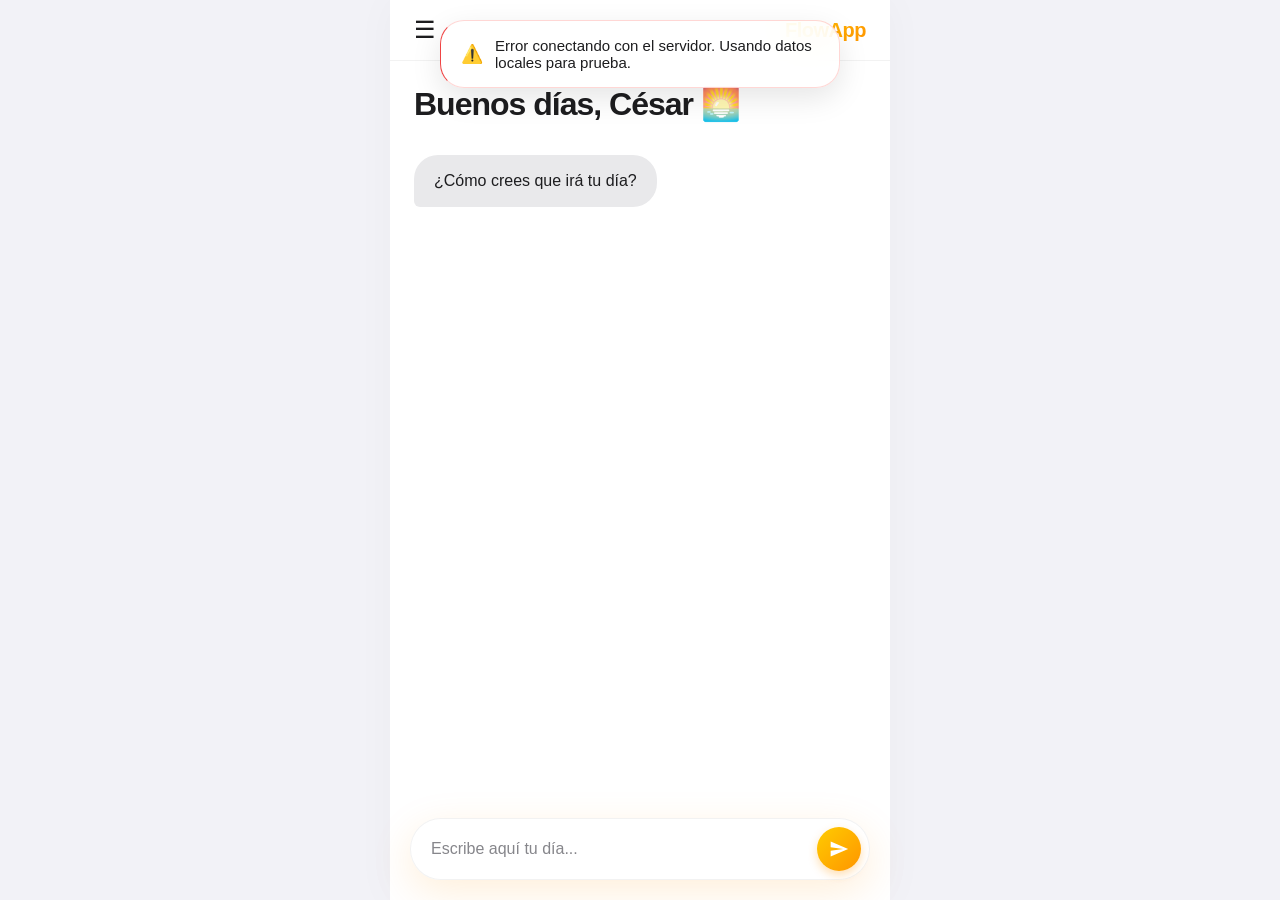
==== index.html @ 2f1c0f5b "Update index.html" ====
<!DOCTYPE html>
<html lang="es">
<head>
    <meta charset="UTF-8">
    <meta name="viewport" content="width=device-width, initial-scale=1.0, maximum-scale=1.0, user-scalable=no">
    <title>FlowApp - Journaling</title>
    <!-- Primero carga el CSS compartido, luego el específico -->
    <link rel="stylesheet" href="shared.css">
    <link rel="stylesheet" href="style.css">
</head>
<body>
    <!-- Menú Lateral -->
    <nav id="sidebar" class="sidebar">
        <div class="sidebar-header">
            <h2>Menú</h2>
            <button id="close-menu">✕</button>
        </div>
        <ul class="nav-links">
            <li class="active" onclick="window.location.href='index.html'">📓 Journaling</li>
            <li onclick="window.location.href='habitos.html'">⚡ Hábitos</li>
            <li onclick="window.location.href='entrenamientos.html'">💪 Entrenamientos</li>
        </ul>
    </nav>
    <div id="overlay" class="overlay"></div>

    <!-- Contenedor Principal de la App -->
    <div class="app-container">
        <header>
            <button id="menu-btn" class="icon-btn">☰</button>
            <div class="logo">
                <span class="gradient-text">FlowApp</span>
            </div>
        </header>

        <main id="journal-screen">
            <h1 id="greeting" class="fade-in">Hola, Cargando...</h1>
            <div id="chat-container" class="chat-container"></div>
        </main>

        <footer id="input-area" class="input-area hidden">
            <input type="text" id="journal-input" placeholder="Escribe aquí tu día..." autocomplete="off">
            <button id="send-btn" class="send-btn">
                <svg width="24" height="24" viewBox="0 0 24 24" fill="none" xmlns="http://www.w3.org/2000/svg">
                    <path d="M2.01 21L23 12L2.01 3L2 10L17 12L2 14L2.01 21Z" fill="currentColor"/>
                </svg>
            </button>
        </footer>
    </div>

    <!-- Toasts y Script -->
    <div id="toast-container" class="toast-container"></div>
    <script src="app.js"></script>
</body>
</html>
---- shared.css ----
/* shared.css - Estilos globales compartidos */

:root {
    /* Paleta Clean Premium iOS */
    --bg-color: #f2f2f7; 
    --surface-color: #ffffff; 
    --text-primary: #1d1d1f; 
    --text-secondary: #86868b;
    --primary-gradient: linear-gradient(135deg, #FFCC00 0%, #FF9500 100%);
    --gradient-hover: linear-gradient(135deg, #FFD633 0%, #FFA733 100%);
    
    /* Bordes y Sombras */
    --border-radius-xl: 32px;
    --border-radius-lg: 24px;
    --border-radius-sm: 16px;
    --glass-bg: rgba(255, 255, 255, 0.85);
    --glass-border: rgba(0, 0, 0, 0.05);
    --shadow-soft: 0 8px 30px rgba(0, 0, 0, 0.04);
}

* { 
    margin: 0; padding: 0; box-sizing: border-box; 
    font-family: -apple-system, BlinkMacSystemFont, 'SF Pro Display', 'Segoe UI', Roboto, sans-serif;
    -webkit-font-smoothing: antialiased;
}

body {
    background-color: var(--bg-color);
    color: var(--text-primary);
    overflow-x: hidden;
    height: 100dvh;
    display: flex;
    flex-direction: column;
}

/* Tipografía Compartida */
.gradient-text {
    background: var(--primary-gradient);
    -webkit-background-clip: text;
    -webkit-text-fill-color: transparent;
    font-weight: 800;
    letter-spacing: -0.5px;
}

/* Contenedor Principal y Header */
.app-container {
    display: flex;
    flex-direction: column;
    height: 100%;
    width: 100%;
    max-width: 500px;
    margin: 0 auto;
    position: relative;
    background-color: var(--surface-color);
    box-shadow: 0 0 40px rgba(0,0,0,0.03);
}

header {
    padding: 16px 24px;
    background: var(--glass-bg);
    backdrop-filter: blur(20px);
    -webkit-backdrop-filter: blur(20px);
    position: sticky;
    top: 0;
    z-index: 10;
    border-bottom: 1px solid var(--glass-border);
}

.icon-btn {
    background: none; border: none; 
    color: var(--text-primary); font-size: 24px; 
    cursor: pointer; transition: transform 0.2s ease, opacity 0.2s;
}
.icon-btn:active { transform: scale(0.9); opacity: 0.7; }
.logo { font-size: 20px; }

/* Menú Lateral (Sidebar Compartida) */
.sidebar {
    position: fixed; top: 0; left: -100%; width: 85%; max-width: 320px; height: 100%;
    background: var(--surface-color); border-right: 1px solid var(--glass-border);
    z-index: 100; transition: left 0.4s cubic-bezier(0.19, 1, 0.22, 1); 
    padding: 30px 24px; box-shadow: var(--shadow-soft);
}
.sidebar.open { left: 0; }

.sidebar-header { display: flex; justify-content: space-between; align-items: center; margin-bottom: 40px; }
.sidebar-header h2 { color: var(--text-primary); font-weight: 800; font-size: 24px; letter-spacing: -0.5px; }
#close-menu { 
    background: #f2f2f7; border: none; width: 32px; height: 32px; 
    border-radius: 50%; display: flex; align-items: center; justify-content: center;
    color: var(--text-primary); font-weight: bold; cursor: pointer;
}

.nav-links { list-style: none; }
.nav-links li { 
    padding: 16px 20px; margin-bottom: 8px; border-radius: var(--border-radius-sm); 
    cursor: pointer; transition: all 0.2s ease;
    color: var(--text-secondary); font-weight: 500; font-size: 17px;
}
.nav-links li.active { background: rgba(255, 149, 0, 0.1); color: #E68A00; font-weight: 700; }
.nav-links li.disabled { opacity: 0.4; cursor: not-allowed; }
.nav-links li:not(.active):not(.disabled):hover { background: #f2f2f7; color: var(--text-primary); }

.overlay { 
    position: fixed; top: 0; left: 0; width: 100%; height: 100%; 
    background: rgba(0,0,0,0.2); backdrop-filter: blur(3px); 
    z-index: 90; display: none; animation: fadeIn 0.3s; 
}
.overlay.show { display: block; }

/* Toasts Compartidos */
.toast-container { position: fixed; top: 20px; left: 50%; transform: translateX(-50%); z-index: 1000; display: flex; flex-direction: column; gap: 10px; width: 90%; max-width: 400px; }
.toast { 
    background: var(--glass-bg); backdrop-filter: blur(20px);
    border: 1px solid rgba(255, 59, 48, 0.2); box-shadow: 0 10px 30px rgba(0, 0, 0, 0.1);
    padding: 16px 20px; border-radius: var(--border-radius-lg); 
    color: var(--text-primary); font-weight: 500; font-size: 15px;
    animation: slideInDown 0.4s cubic-bezier(0.19, 1, 0.22, 1) forwards; 
    display: flex; align-items: center; gap: 12px;
}
.toast::before { content: '⚠️'; font-size: 18px; }

/* Animaciones Globales */
@keyframes slideInDown { 0% { opacity: 0; transform: translateY(-30px); } 100% { opacity: 1; transform: translateY(0); } }
@keyframes popIn { 0% { opacity: 0; transform: translateY(15px) scale(0.97); } 100% { opacity: 1; transform: translateY(0) scale(1); } }
@keyframes fadeIn { from { opacity: 0; } to { opacity: 1; } }
---- style.css ----
/* style.css - Rediseño "Clean Premium" (Blanco, Limpio y Degradados Amarillos) */

:root {
    /* Fondos muy claros y limpios estilo iOS */
    --bg-color: #f2f2f7; /* Gris muuuuy clarito para el fondo principal */
    --surface-color: #ffffff; /* Blanco puro para elementos sobre el fondo */
    
    /* Textos oscuros pero no negros puros para relajar la vista */
    --text-primary: #1d1d1f; 
    --text-secondary: #86868b;

    /* Degradado premium cálido: Amarillo a Naranja Suave */
    --primary-gradient: linear-gradient(135deg, #FFCC00 0%, #FF9500 100%);
    --gradient-hover: linear-gradient(135deg, #FFD633 0%, #FFA733 100%);
    
    /* Interfaz de Chat */
    --bubble-system: #e9e9eb; /* Gris claro clásico de chat */
    
    /* Bordes extra redondeados (Vibra moderna 2026) */
    --border-radius-xl: 32px;
    --border-radius-lg: 24px;
    --border-radius-sm: 16px;
    
    /* Efecto cristal muy sutil para temas claros */
    --glass-bg: rgba(255, 255, 255, 0.85);
    --glass-border: rgba(0, 0, 0, 0.05);
    
    /* Sombras súper suaves */
    --shadow-soft: 0 8px 30px rgba(0, 0, 0, 0.04);
    --shadow-float: 0 12px 40px rgba(255, 149, 0, 0.15); /* Sombra cálida para el input */
}

* { 
    margin: 0; 
    padding: 0; 
    box-sizing: border-box; 
    font-family: -apple-system, BlinkMacSystemFont, 'SF Pro Display', 'Segoe UI', Roboto, sans-serif;
    -webkit-font-smoothing: antialiased;
}

body {
    background-color: var(--bg-color);
    color: var(--text-primary);
    overflow-x: hidden;
    height: 100dvh;
    display: flex;
    flex-direction: column;
}

/* Tipografía y Gradientes Elegantes */
.gradient-text {
    background: var(--primary-gradient);
    -webkit-background-clip: text;
    -webkit-text-fill-color: transparent;
    font-weight: 800;
    letter-spacing: -0.5px;
}

/* Layout Principal */
.app-container {
    display: flex;
    flex-direction: column;
    height: 100%;
    width: 100%;
    max-width: 500px;
    margin: 0 auto;
    position: relative;
    background-color: var(--surface-color); /* El contenedor central es blanco */
    box-shadow: 0 0 40px rgba(0,0,0,0.03); /* Separación sutil si se ve en PC */
}

header {
    display: flex;
    justify-content: space-between;
    align-items: center;
    padding: 16px 24px;
    background: var(--glass-bg);
    backdrop-filter: blur(20px);
    -webkit-backdrop-filter: blur(20px);
    position: sticky;
    top: 0;
    z-index: 10;
    border-bottom: 1px solid var(--glass-border);
}

.icon-btn {
    background: none; 
    border: none; 
    color: var(--text-primary);
    font-size: 24px; 
    cursor: pointer;
    transition: transform 0.2s ease, opacity 0.2s;
}
.icon-btn:active { transform: scale(0.9); opacity: 0.7; }

.logo {
    font-size: 20px;
}

/* Contenido Main */
main {
    flex: 1;
    overflow-y: auto;
    padding: 24px;
    padding-bottom: 120px; /* Espacio para que respire el input flotante */
}

main::-webkit-scrollbar { width: 6px; }
main::-webkit-scrollbar-thumb { background: rgba(0, 0, 0, 0.1); border-radius: 10px; }

h1#greeting {
    font-size: 32px;
    margin-bottom: 32px;
    font-weight: 800;
    letter-spacing: -1px;
    color: var(--text-primary);
}

/* Interfaz Chat (Limpia y Apple-like) */
.chat-container {
    display: flex;
    flex-direction: column;
    gap: 16px;
}

.bubble {
    max-width: 85%;
    padding: 14px 20px;
    font-size: 16px;
    line-height: 1.5;
    animation: popIn 0.4s cubic-bezier(0.19, 1, 0.22, 1) forwards;
    opacity: 0;
}

/* Burbuja SISTEMA (Gris clarito) */
.bubble.system {
    align-self: flex-start;
    background-color: var(--bubble-system);
    color: var(--text-primary);
    border-radius: var(--border-radius-lg) var(--border-radius-lg) var(--border-radius-lg) 6px;
}

/* Burbuja USUARIO (Degradado amarillo con texto oscuro para contraste premium) */
.bubble.user {
    align-self: flex-end;
    background: var(--primary-gradient);
    color: #4A2B00; /* Marrón muy oscuro para máxima legibilidad y elegancia sobre amarillo */
    font-weight: 500;
    border-radius: var(--border-radius-lg) var(--border-radius-lg) 6px var(--border-radius-lg);
    box-shadow: 0 4px 15px rgba(255, 149, 0, 0.2);
}

.bubble-day { 
    font-size: 11px; 
    text-transform: uppercase;
    letter-spacing: 0.5px;
    color: rgba(74, 43, 0, 0.6); /* Color acorde al texto de la burbuja */
    margin-bottom: 4px; 
    display: block; 
    font-weight: 700;
}

/* Barra de Entrada (Flotante, de cristal y redondeada) */
.input-area {
    position: fixed; 
    bottom: 20px;
    left: 50%;
    transform: translateX(-50%);
    width: 90%;
    max-width: 460px;
    padding: 8px 8px 8px 20px;
    background: var(--glass-bg);
    backdrop-filter: blur(25px) saturate(200%);
    -webkit-backdrop-filter: blur(25px) saturate(200%);
    border-radius: var(--border-radius-xl);
    border: 1px solid var(--glass-border);
    display: flex;
    gap: 12px;
    align-items: center;
    box-shadow: var(--shadow-float), 0 0 0 1px rgba(255,255,255,0.5) inset;
    transition: transform 0.4s cubic-bezier(0.19, 1, 0.22, 1), opacity 0.3s ease;
    z-index: 5;
}

.input-area.hidden { 
    transform: translateX(-50%) translateY(150%); 
    opacity: 0;
}

.input-area input {
    flex: 1;
    background: transparent;
    border: none;
    color: var(--text-primary);
    font-size: 16px;
    outline: none;
}
.input-area input::placeholder { color: var(--text-secondary); }

.send-btn {
    background: var(--primary-gradient);
    border: none; 
    color: white; 
    width: 44px; height: 44px;
    border-radius: 50%;
    display: flex; justify-content: center; align-items: center;
    cursor: pointer;
    transition: all 0.2s ease;
    box-shadow: 0 4px 10px rgba(255, 149, 0, 0.3);
}
.send-btn:hover { background: var(--gradient-hover); transform: scale(1.05); }
.send-btn:active { transform: scale(0.95); }
.send-btn:disabled { opacity: 0.4; cursor: not-allowed; box-shadow: none; }
.send-btn svg { width: 20px; height: 20px; } /* Ajuste del icono */

/* Sidebar (Blanca, limpia y minimalista) */
.sidebar {
    position: fixed; top: 0; left: -100%; width: 85%; max-width: 320px; height: 100%;
    background: var(--surface-color); 
    border-right: 1px solid var(--glass-border);
    z-index: 100; transition: left 0.4s cubic-bezier(0.19, 1, 0.22, 1); 
    padding: 30px 24px;
    box-shadow: var(--shadow-soft);
}
.sidebar.open { left: 0; }

.sidebar-header { 
    display: flex; justify-content: space-between; align-items: center; 
    margin-bottom: 40px; 
}
.sidebar-header h2 {
    color: var(--text-primary);
    font-weight: 800;
    font-size: 24px;
    letter-spacing: -0.5px;
}
#close-menu { 
    background: #f2f2f7; border: none; width: 32px; height: 32px; 
    border-radius: 50%; display: flex; align-items: center; justify-content: center;
    color: var(--text-primary); font-weight: bold; cursor: pointer;
}

.nav-links { list-style: none; }
.nav-links li { 
    padding: 16px 20px; 
    margin-bottom: 8px; 
    border-radius: var(--border-radius-sm); 
    cursor: pointer; 
    transition: all 0.2s ease;
    color: var(--text-secondary);
    font-weight: 500;
    font-size: 17px;
}
/* Ítems activos con fondo amarillo muy suave y texto naranja intenso */
.nav-links li.active { 
    background: rgba(255, 149, 0, 0.1); 
    color: #E68A00; 
    font-weight: 700; 
}
.nav-links li.disabled { opacity: 0.4; cursor: not-allowed; }
.nav-links li:not(.active):not(.disabled):hover { background: #f2f2f7; color: var(--text-primary); }

.overlay { position: fixed; top: 0; left: 0; width: 100%; height: 100%; background: rgba(0,0,0,0.2); backdrop-filter: blur(3px); z-index: 90; display: none; animation: fadeIn 0.3s; }
.overlay.show { display: block; }

/* Toasts (Estilo notificación iOS) */
.toast-container { position: fixed; top: 20px; left: 50%; transform: translateX(-50%); z-index: 1000; display: flex; flex-direction: column; gap: 10px; width: 90%; max-width: 400px; }
.toast { 
    background: var(--glass-bg); 
    backdrop-filter: blur(20px);
    border: 1px solid rgba(255, 59, 48, 0.2); /* Rojo suave */
    box-shadow: 0 10px 30px rgba(0, 0, 0, 0.1);
    padding: 16px 20px; 
    border-radius: var(--border-radius-lg); 
    color: var(--text-primary); 
    font-weight: 500;
    font-size: 15px;
    animation: slideInDown 0.4s cubic-bezier(0.19, 1, 0.22, 1) forwards; 
    display: flex;
    align-items: center;
    gap: 12px;
}
.toast::before { content: '⚠️'; font-size: 18px; }

/* Animaciones súper suaves */
@keyframes popIn {
    0% { opacity: 0; transform: translateY(15px) scale(0.97); }
    100% { opacity: 1; transform: translateY(0) scale(1); }
}
@keyframes slideInDown {
    0% { opacity: 0; transform: translateY(-30px); }
    100% { opacity: 1; transform: translateY(0); }
}
@keyframes fadeIn { from { opacity: 0; } to { opacity: 1; } }
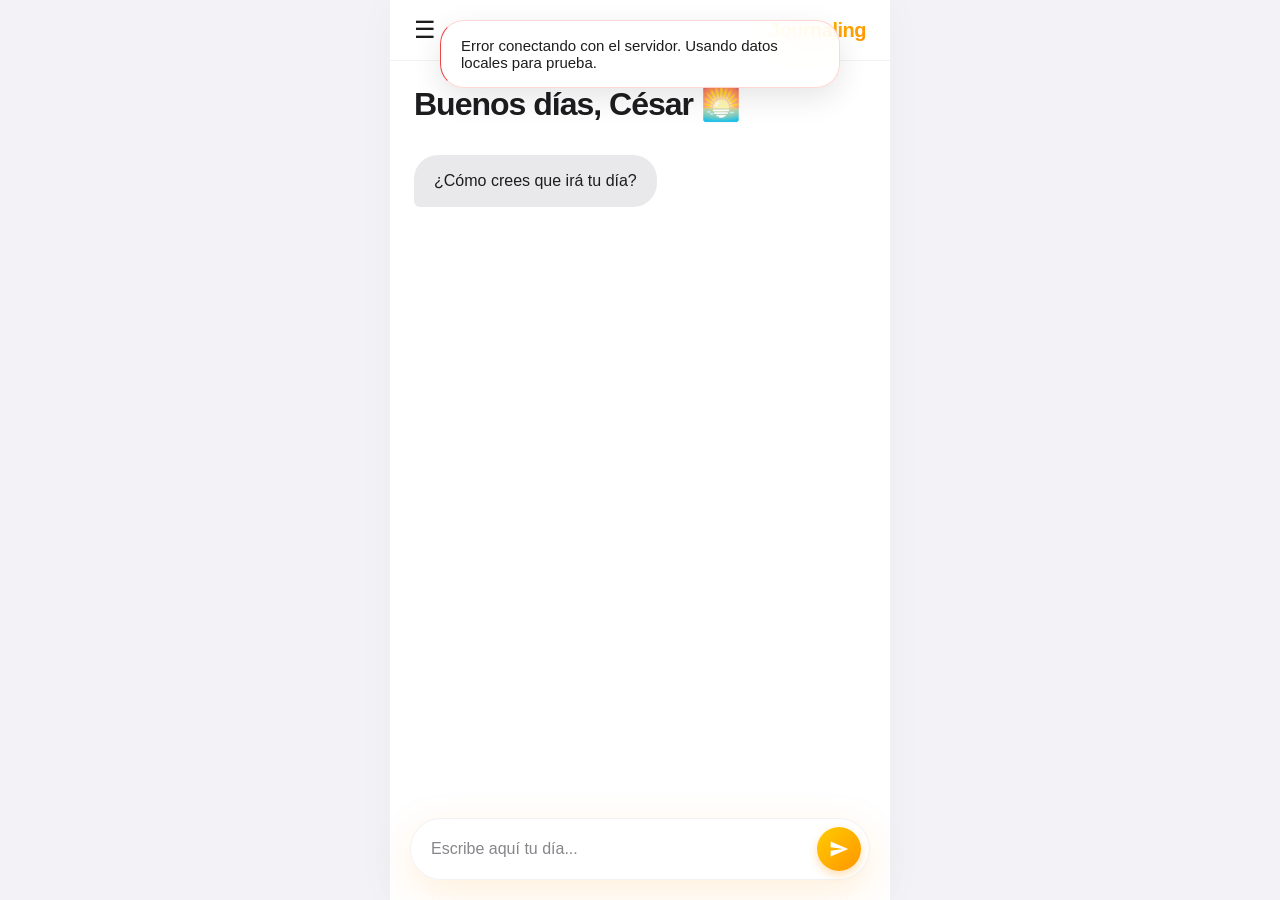
==== commit a9ef380c: "Add files via upload" ====
--- a/index.html
+++ b/index.html
@@ -10,17 +10,46 @@
 </head>
 <body>
     <!-- Menú Lateral -->
-    <nav id="sidebar" class="sidebar">
-        <div class="sidebar-header">
-            <h2>Menú</h2>
-            <button id="close-menu">✕</button>
-        </div>
-        <ul class="nav-links">
-            <li class="active" onclick="window.location.href='index.html'">📓 Journaling</li>
-            <li onclick="window.location.href='habitos.html'">⚡ Hábitos</li>
-            <li onclick="window.location.href='entrenamientos.html'">💪 Entrenamientos</li>
-        </ul>
-    </nav>
+   <nav id="sidebar" class="sidebar">
+    <div class="sidebar-header">
+        <h2>Menú</h2>
+        <button id="close-menu" class="btn-icon">
+            <svg width="20" height="20" viewBox="0 0 24 24" fill="none" stroke="currentColor" stroke-width="2" stroke-linecap="round" stroke-linejoin="round"><line x1="18" y1="6" x2="6" y2="18"></line><line x1="6" y1="6" x2="18" y2="18"></line></svg>
+        </button>
+    </div>
+    <ul class="nav-links">
+        <li class="active" onclick="window.location.href='index.html'" style="display:flex; align-items:center; gap:10px;">
+            <svg width="18" height="18" viewBox="0 0 24 24" fill="none" stroke="currentColor" stroke-width="2" stroke-linecap="round" stroke-linejoin="round"><path d="M4 19.5A2.5 2.5 0 0 1 6.5 17H20"></path><path d="M6.5 2H20v20H6.5A2.5 2.5 0 0 1 4 19.5v-15A2.5 2.5 0 0 1 6.5 2z"></path></svg> Journaling
+        </li>
+        <li onclick="window.location.href='habitos.html'" style="display:flex; align-items:center; gap:10px;">
+            <svg width="18" height="18" viewBox="0 0 24 24" fill="none" stroke="currentColor" stroke-width="2" stroke-linecap="round" stroke-linejoin="round"><polygon points="13 2 3 14 12 14 11 22 21 10 12 10 13 2"></polygon></svg> Hábitos
+        </li>
+       <li onclick="window.location.href='entrenos.html'" style="display:flex; align-items:center; gap:10px;">
+    <svg width="18" height="18" fill="currentColor" version="1.1" id="Layer_1" xmlns="http://www.w3.org/2000/svg" xmlns:xlink="http://www.w3.org/1999/xlink" viewBox="0 0 512 512" xml:space="preserve">
+        <g>
+            <g>
+                <path d="M503.749,226.95h-4.352v-38.073c0-16.017-13.032-29.047-29.048-29.047h-16.188v-16.132
+                    c0-16.018-13.03-29.049-29.048-29.049h-31.152c-16.017,0-29.048,13.031-29.048,29.049v83.252H147.087v-83.252
+                    c0-16.018-13.03-29.049-29.048-29.049H86.887c-16.017,0-29.048,13.031-29.048,29.049v16.132H41.652
+                    c-16.017,0-29.048,13.03-29.048,29.047v38.073H8.251c-4.557,0-8.251,3.693-8.251,8.251v41.596c0,4.558,3.694,8.251,8.251,8.251
+                    h4.353v38.071c0,16.017,13.031,29.047,29.048,29.047h16.187v16.134c0,16.017,13.03,29.048,29.048,29.048h31.152
+                    c16.017,0,29.048-13.031,29.048-29.048v-83.253h217.826v83.253c0,16.017,13.03,29.048,29.048,29.048h31.152
+                    c16.017,0,29.048-13.031,29.048-29.048v-16.134h16.187c16.017,0,29.048-13.03,29.048-29.047v-38.071h4.352
+                    c4.557,0,8.251-3.693,8.251-8.251v-41.596C512,230.644,508.306,226.95,503.749,226.95z M57.839,335.664H41.652
+                    c-6.918,0-12.545-5.627-12.545-12.544V188.878c0-6.917,5.628-12.544,12.545-12.544h16.187V335.664z M130.585,368.301
+                    c0,6.918-5.627,12.545-12.545,12.545H86.887c-6.918,0-12.545-5.627-12.545-12.545V143.698c0-6.918,5.627-12.546,12.545-12.546
+                    h31.152c6.918,0,12.545,5.628,12.545,12.546V368.301z M182.645,268.546h-35.557v-25.094h35.557V268.546z M312.857,268.546h-113.71
+                    v-25.094h113.71V268.546z M364.913,268.546H329.36v-25.094h35.553V268.546z M437.658,368.301c0,6.918-5.627,12.545-12.545,12.545
+                    h-31.152c-6.918,0-12.545-5.627-12.545-12.545V143.698c0-6.918,5.627-12.546,12.545-12.546h31.152
+                    c6.918,0,12.545,5.628,12.545,12.546V368.301z M482.893,323.12c0,6.917-5.628,12.544-12.545,12.544h-16.187V176.332h16.187
+                    c6.918,0,12.545,5.627,12.545,12.544V323.12z"/>
+            </g>
+        </g>
+    </svg>
+    <span>Entrenamientos</span>
+</li>
+    </ul>
+</nav>
     <div id="overlay" class="overlay"></div>
 
     <!-- Contenedor Principal de la App -->
@@ -28,7 +57,7 @@
         <header>
             <button id="menu-btn" class="icon-btn">☰</button>
             <div class="logo">
-                <span class="gradient-text">FlowApp</span>
+                <span class="gradient-text">Journaling</span>
             </div>
         </header>
 
--- a/shared.css
+++ b/shared.css
@@ -74,42 +74,97 @@
 .icon-btn:active { transform: scale(0.9); opacity: 0.7; }
 .logo { font-size: 20px; }
 
-/* Menú Lateral (Sidebar Compartida) */
+/* ====================================================
+   MENÚ LATERAL (SIDEBAR) ULTRA PREMIUM UNIFICADO
+   ==================================================== */
 .sidebar {
     position: fixed; top: 0; left: -100%; width: 85%; max-width: 320px; height: 100%;
     background: var(--surface-color); border-right: 1px solid var(--glass-border);
-    z-index: 100; transition: left 0.4s cubic-bezier(0.19, 1, 0.22, 1); 
-    padding: 30px 24px; box-shadow: var(--shadow-soft);
+    z-index: 1100; transition: left 0.4s cubic-bezier(0.19, 1, 0.22, 1); 
+    padding: 30px 24px; box-shadow: 20px 0 50px rgba(0, 0, 0, 0.05);
 }
 .sidebar.open { left: 0; }
 
 .sidebar-header { display: flex; justify-content: space-between; align-items: center; margin-bottom: 40px; }
-.sidebar-header h2 { color: var(--text-primary); font-weight: 800; font-size: 24px; letter-spacing: -0.5px; }
-#close-menu { 
-    background: #f2f2f7; border: none; width: 32px; height: 32px; 
-    border-radius: 50%; display: flex; align-items: center; justify-content: center;
-    color: var(--text-primary); font-weight: bold; cursor: pointer;
+.sidebar-header h2 { color: var(--text-primary); font-weight: 900; font-size: 24px; letter-spacing: -0.5px; }
+.sidebar .btn-icon { 
+    background: rgba(0,0,0,0.05); border: none; width: 44px; height: 44px; 
+    border-radius: 50%; display: flex; justify-content: center; align-items: center; 
+    cursor: pointer; color: var(--text-primary); transition: transform 0.2s;
 }
 
+/* Botón Cerrar Menú */
+#close-menu {
+    background: rgba(0, 0, 0, 0.04);
+    border: none;
+    width: 40px;
+    height: 40px;
+    border-radius: 50%;
+    font-size: 14px;
+    cursor: pointer;
+    color: var(--text-primary);
+    display: flex;
+    justify-content: center;
+    align-items: center;
+    transition: background 0.2s, transform 0.2s;
+}
+
+#close-menu:active {
+    transform: scale(0.9);
+    background: rgba(0, 0, 0, 0.08);
+}
+
+/* Lista de Enlaces */
 .nav-links { list-style: none; }
 .nav-links li { 
-    padding: 16px 20px; margin-bottom: 8px; border-radius: var(--border-radius-sm); 
-    cursor: pointer; transition: all 0.2s ease;
-    color: var(--text-secondary); font-weight: 500; font-size: 17px;
+    padding: 16px 20px; margin-bottom: 8px; border-radius: 14px; 
+    cursor: pointer; transition: all 0.25s cubic-bezier(0.19, 1, 0.22, 1);
+    color: var(--text-secondary); font-weight: 700; font-size: 17px;
+    display: flex; align-items: center; gap: 14px;
 }
-.nav-links li.active { background: rgba(255, 149, 0, 0.1); color: #E68A00; font-weight: 700; }
-.nav-links li.disabled { opacity: 0.4; cursor: not-allowed; }
-.nav-links li:not(.active):not(.disabled):hover { background: #f2f2f7; color: var(--text-primary); }
 
-.overlay { 
-    position: fixed; top: 0; left: 0; width: 100%; height: 100%; 
-    background: rgba(0,0,0,0.2); backdrop-filter: blur(3px); 
-    z-index: 90; display: none; animation: fadeIn 0.3s; 
+.nav-links li:hover:not(.active) { background: rgba(0,0,0,0.02); color: var(--text-primary); transform: translateX(6px); }
+.nav-links li.disabled { 
+    opacity: 0.4; cursor: not-allowed; 
 }
-.overlay.show { display: block; }
 
-/* Toasts Compartidos */
-.toast-container { position: fixed; top: 20px; left: 50%; transform: translateX(-50%); z-index: 1000; display: flex; flex-direction: column; gap: 10px; width: 90%; max-width: 400px; }
+/* Enlace Activo unificado con el degradado principal */
+.nav-links li.active { 
+    background: var(--primary-gradient); 
+    color: white !important; 
+    box-shadow: 0 10px 25px rgba(255, 204, 0, 0.35); 
+    transform: scale(1.02);
+}
+
+/* ====================================================
+   OVERLAY (FONDO DESENFOCADO)
+   ==================================================== */
+.overlay {
+    position: fixed;
+    inset: 0;
+    background: rgba(242, 242, 247, 0.4);
+    backdrop-filter: blur(8px);
+    -webkit-backdrop-filter: blur(8px);
+    z-index: 1050;
+    opacity: 0;
+    pointer-events: none;
+    transition: opacity 0.3s ease;
+    display: block; /* Mantenemos el bloque pero controlamos con opacidad */
+}
+
+.overlay.show {
+    opacity: 1;
+    pointer-events: auto;
+}
+
+/* ====================================================
+   TOASTS COMPARTIDOS
+   ==================================================== */
+.toast-container { 
+    position: fixed; top: 20px; left: 50%; transform: translateX(-50%); 
+    z-index: 1000; display: flex; flex-direction: column; gap: 10px; 
+    width: 90%; max-width: 400px; 
+}
 .toast { 
     background: var(--glass-bg); backdrop-filter: blur(20px);
     border: 1px solid rgba(255, 59, 48, 0.2); box-shadow: 0 10px 30px rgba(0, 0, 0, 0.1);
@@ -118,7 +173,6 @@
     animation: slideInDown 0.4s cubic-bezier(0.19, 1, 0.22, 1) forwards; 
     display: flex; align-items: center; gap: 12px;
 }
-.toast::before { content: '⚠️'; font-size: 18px; }
 
 /* Animaciones Globales */
 @keyframes slideInDown { 0% { opacity: 0; transform: translateY(-30px); } 100% { opacity: 1; transform: translateY(0); } }
--- a/style.css
+++ b/style.css
@@ -280,8 +280,6 @@
     align-items: center;
     gap: 12px;
 }
-.toast::before { content: '⚠️'; font-size: 18px; }
-
 /* Animaciones súper suaves */
 @keyframes popIn {
     0% { opacity: 0; transform: translateY(15px) scale(0.97); }
@@ -291,4 +289,46 @@
     0% { opacity: 0; transform: translateY(-30px); }
     100% { opacity: 1; transform: translateY(0); }
 }
-@keyframes fadeIn { from { opacity: 0; } to { opacity: 1; } }+@keyframes fadeIn { from { opacity: 0; } to { opacity: 1; } }
+
+/* ====================================================
+   SIDEBAR UNIFICADA (Journaling + Hábitos + Entrenos)
+   ==================================================== */
+.sidebar {
+    position: fixed; top: 0; left: -100%; width: 85%; max-width: 320px; height: 100%;
+    background: var(--surface-color); border-right: 1px solid var(--glass-border);
+    z-index: 1100; transition: left 0.4s cubic-bezier(0.19, 1, 0.22, 1); 
+    padding: 30px 24px; box-shadow: 20px 0 50px rgba(0, 0, 0, 0.05);
+}
+.sidebar.open { left: 0; }
+
+.sidebar-header { display: flex; justify-content: space-between; align-items: center; margin-bottom: 40px; }
+.sidebar-header h2 { color: var(--text-primary); font-weight: 900; font-size: 24px; letter-spacing: -0.5px; }
+
+/* Botón cerrar idéntico al de Entrenos */
+.sidebar .btn-icon { 
+    background: rgba(0,0,0,0.05); border: none; width: 44px; height: 44px; 
+    border-radius: 50%; display: flex; justify-content: center; align-items: center; 
+    cursor: pointer; color: var(--text-primary); transition: transform 0.2s;
+}
+
+.nav-links { list-style: none; }
+.nav-links li { 
+    padding: 16px 20px; margin-bottom: 8px; border-radius: 14px; 
+    cursor: pointer; transition: all 0.25s cubic-bezier(0.19, 1, 0.22, 1);
+    color: var(--text-secondary); font-weight: 700; font-size: 17px;
+    display: flex; align-items: center; gap: 14px;
+}
+
+/* El degradado amarillo/naranja que querías */
+.nav-links li.active { 
+    background: var(--primary-gradient); 
+    color: white !important; 
+    box-shadow: 0 10px 25px rgba(255, 204, 0, 0.35); 
+    transform: scale(1.02);
+}
+
+.nav-links li:hover:not(.active) { 
+    background: rgba(0,0,0,0.02); color: var(--text-primary); transform: translateX(6px); 
+}
+
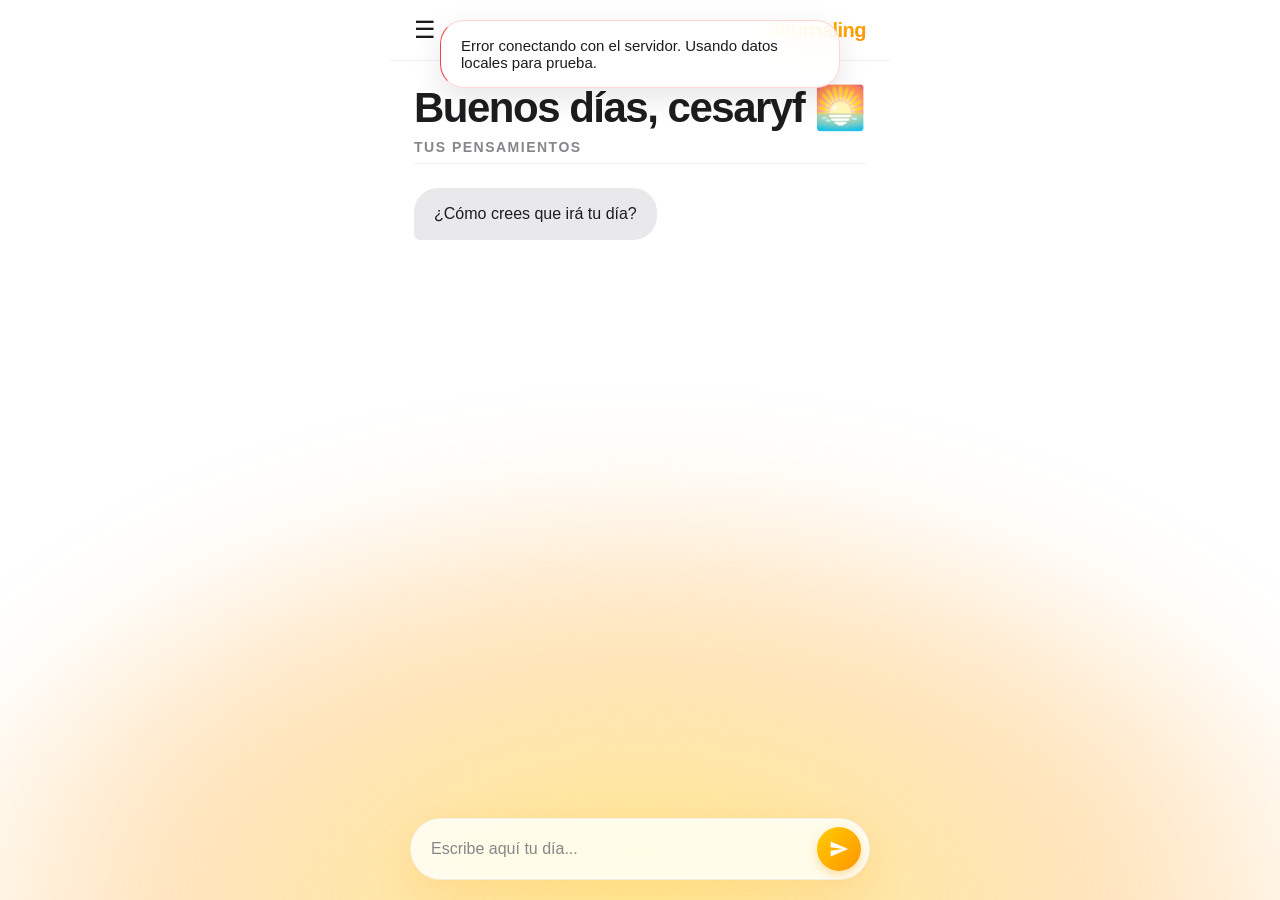
==== commit 06804ce3: "Update index.html" ====
--- a/index.html
+++ b/index.html
@@ -9,6 +9,7 @@
     <link rel="stylesheet" href="style.css">
 </head>
 <body>
+    <div class="liquid-bg"></div>
     <!-- Menú Lateral -->
    <nav id="sidebar" class="sidebar">
     <div class="sidebar-header">
@@ -63,6 +64,9 @@
 
         <main id="journal-screen">
             <h1 id="greeting" class="fade-in">Hola, Cargando...</h1>
+            <h2 id="subtitle-thoughts" class="subtitle-thoughts fade-in">Tus pensamientos</h2>
+            <div id="chat-container" class="chat-container"></div>
+            
             <div id="chat-container" class="chat-container"></div>
         </main>
 
--- a/shared.css
+++ b/shared.css
@@ -177,4 +177,98 @@
 /* Animaciones Globales */
 @keyframes slideInDown { 0% { opacity: 0; transform: translateY(-30px); } 100% { opacity: 1; transform: translateY(0); } }
 @keyframes popIn { 0% { opacity: 0; transform: translateY(15px) scale(0.97); } 100% { opacity: 1; transform: translateY(0) scale(1); } }
-@keyframes fadeIn { from { opacity: 0; } to { opacity: 1; } }+@keyframes fadeIn { from { opacity: 0; } to { opacity: 1; } }
+
+
+/* ==========================================================================
+   COMPORTAMIENTO NATIVO GLOBAL (ANTI-WEB)
+   ========================================================================== */
+
+/* 1. Eliminar el recuadro azul/gris táctil en TODA la app (Forzado) */
+* {
+    -webkit-tap-highlight-color: transparent !important;
+}
+
+/* 2. Prevenir selección de texto y zoom accidental en elementos interactivos */
+button, 
+a, 
+input[type="range"], 
+.toggle-btn, 
+.icon-btn, 
+.nav-links li,
+.day-item, 
+.period-item, 
+.habit-card, 
+.week-day-card, 
+.library-habit-card,
+.fab-btn, 
+.fab-main, 
+.fab-mini, 
+.cal-day, 
+.add-routine-card, 
+.add-habit-card, 
+.btn-primary, 
+.send-btn,
+.deck-btn {
+    user-select: none !important;
+    -webkit-user-select: none !important;
+    outline: none !important;
+    
+    /* Elimina el retraso de 300ms al tocar la pantalla (Vital para apps web) */
+    touch-action: manipulation !important; 
+}
+/* ==========================================================================
+   FEEDBACK VISUAL NATIVO (EFECTO DE PULSACIÓN iOS)
+   ========================================================================== */
+
+/* 1. Aseguramos que el cambio de color sea fluido pero rápido (Premium feel) */
+button, 
+a, 
+.toggle-btn, 
+.icon-btn, 
+.nav-links li,
+.day-item, 
+.habit-card, 
+.week-day-card, 
+.library-habit-card,
+.fab-btn, 
+.fab-main, 
+.fab-mini, 
+.cal-day, 
+.add-routine-card, 
+.add-habit-card, 
+.btn-primary, 
+.send-btn,
+.deck-btn {
+    /* Mantenemos tus curvas de animación pero aseguramos que filter y opacity también se animen */
+    transition: transform 0.25s cubic-bezier(0.19, 1, 0.22, 1), 
+                filter 0.15s ease-out, 
+                opacity 0.15s ease-out, 
+                box-shadow 0.25s ease !important;
+}
+
+/* 2. Oscurecimiento dinámico al mantener pulsado (Magia de iOS) */
+button:active:not(:disabled), 
+a:active, 
+.toggle-btn:active, 
+.icon-btn:active, 
+.nav-links li:active,
+.day-item:active,
+.habit-card:active,
+.week-day-card:active,
+.library-habit-card:active,
+.fab-btn:active,
+.fab-main:active,
+.fab-mini:active,
+.cal-day:active,
+.add-routine-card:active,
+.add-habit-card:active,
+.btn-primary:active:not(:disabled),
+.send-btn:active:not(:disabled),
+.deck-btn:active {
+    /* Oscurece un 15% y satura ligeramente los colores para dar peso a la pulsación */
+    filter: brightness(0.85) saturate(1.1) !important;
+    
+    /* Lo hace un 10% translúcido para integrarse con la sombra/fondo */
+    opacity: 0.9 !important;
+}
--- a/style.css
+++ b/style.css
@@ -2,7 +2,7 @@
 
 :root {
     /* Fondos muy claros y limpios estilo iOS */
-    --bg-color: #f2f2f7; /* Gris muuuuy clarito para el fondo principal */
+    --bg-color: #ffffff; /* Gris muuuuy clarito para el fondo principal */
     --surface-color: #ffffff; /* Blanco puro para elementos sobre el fondo */
     
     /* Textos oscuros pero no negros puros para relajar la vista */
@@ -65,8 +65,8 @@
     max-width: 500px;
     margin: 0 auto;
     position: relative;
-    background-color: var(--surface-color); /* El contenedor central es blanco */
-    box-shadow: 0 0 40px rgba(0,0,0,0.03); /* Separación sutil si se ve en PC */
+    background-color: transparent; /* Cambiado para dejar ver el fondo líquido */
+    box-shadow: none; /* Quitamos la sombra estática */
 }
 
 header {
@@ -109,13 +109,13 @@
 main::-webkit-scrollbar-thumb { background: rgba(0, 0, 0, 0.1); border-radius: 10px; }
 
 h1#greeting {
-    font-size: 32px;
-    margin-bottom: 32px;
-    font-weight: 800;
-    letter-spacing: -1px;
-    color: var(--text-primary);
-}
-
+    font-size: 42px; /* Más grande (antes 32px) */
+    line-height: 1.1;
+    margin-bottom: 8px; /* Reducido para acercarlo al subtítulo */
+    font-weight: 900;
+    letter-spacing: -1.5px;
+    color: var(--text-primary);
+}
 /* Interfaz Chat (Limpia y Apple-like) */
 .chat-container {
     display: flex;
@@ -138,6 +138,16 @@
     background-color: var(--bubble-system);
     color: var(--text-primary);
     border-radius: var(--border-radius-lg) var(--border-radius-lg) var(--border-radius-lg) 6px;
+}
+.subtitle-thoughts {
+    font-size: 14px;
+    text-transform: uppercase;
+    font-weight: 800;
+    letter-spacing: 1.5px;
+    color: var(--text-secondary);
+    margin-bottom: 24px;
+    padding-bottom: 8px;
+    border-bottom: 1px solid var(--glass-border);
 }
 
 /* Burbuja USUARIO (Degradado amarillo con texto oscuro para contraste premium) */
@@ -332,3 +342,34 @@
     background: rgba(0,0,0,0.02); color: var(--text-primary); transform: translateX(6px); 
 }
 
+/* ====================================================
+   FONDO LÍQUIDO ANIMADO
+   ==================================================== */
+.liquid-bg {
+    position: fixed;
+    bottom: -15vh;
+    left: -10vw;
+    width: 120vw; /* Más ancho que la pantalla para que el movimiento sea fluido */
+    height: 65vh; /* Ocupa la mitad inferior */
+    /* Degradado radial difuminado en tonos cálidos */
+    background: radial-gradient(
+        ellipse at center 80%, 
+        rgba(255, 204, 0, 0.45) 0%, 
+        rgba(255, 149, 0, 0.25) 45%, 
+        transparent 70%
+    );
+    filter: blur(50px); /* Efecto mancha / líquido difuminado */
+    z-index: -1; /* Se queda al fondo del todo */
+    pointer-events: none; /* No interfiere con los clics */
+    animation: liquidOscillation 12s ease-in-out infinite alternate;
+}
+
+@keyframes liquidOscillation {
+    0% { transform: translateY(0) scale(1) rotate(0deg); }
+    33% { transform: translateY(-4vh) scale(1.05) rotate(2deg); }
+    66% { transform: translateY(2vh) scale(0.95) rotate(-1deg); }
+    100% { transform: translateY(-2vh) scale(1.1) rotate(1deg); }
+}
+
+
+
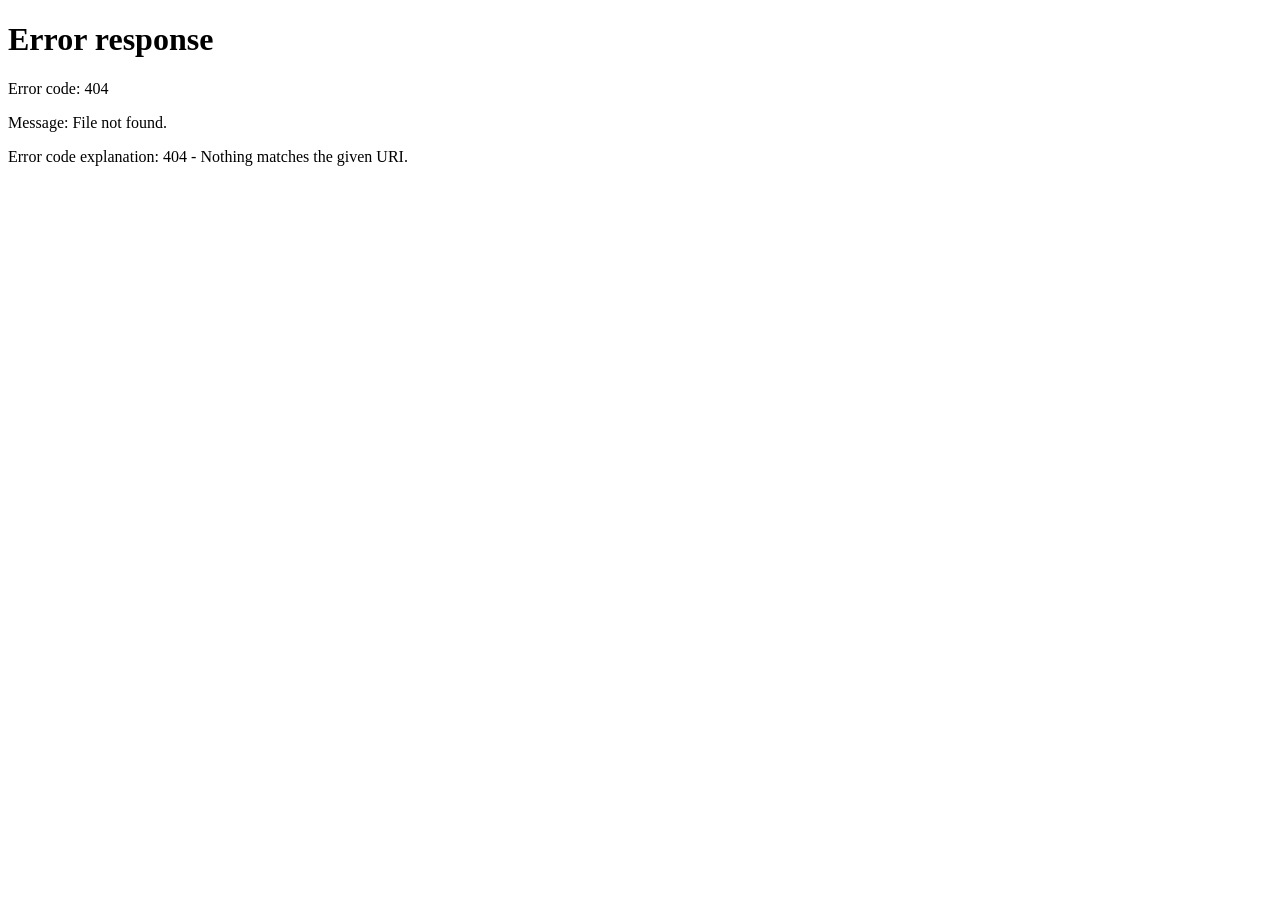
==== commit 3e247028: "Update index.html" ====
--- a/index.html
+++ b/index.html
@@ -3,7 +3,13 @@
 <head>
     <meta charset="UTF-8">
     <meta name="viewport" content="width=device-width, initial-scale=1.0, maximum-scale=1.0, user-scalable=no">
-    <title>FlowApp - Journaling</title>
+    <title>Flow - Journaling</title>
+    
+    <script>
+        if (!localStorage.getItem('flow_mini_user')) {
+            window.location.replace('logchapuzaprovisional.html');
+        }
+    </script>
     <!-- Primero carga el CSS compartido, luego el específico -->
     <link rel="stylesheet" href="shared.css">
     <link rel="stylesheet" href="style.css">
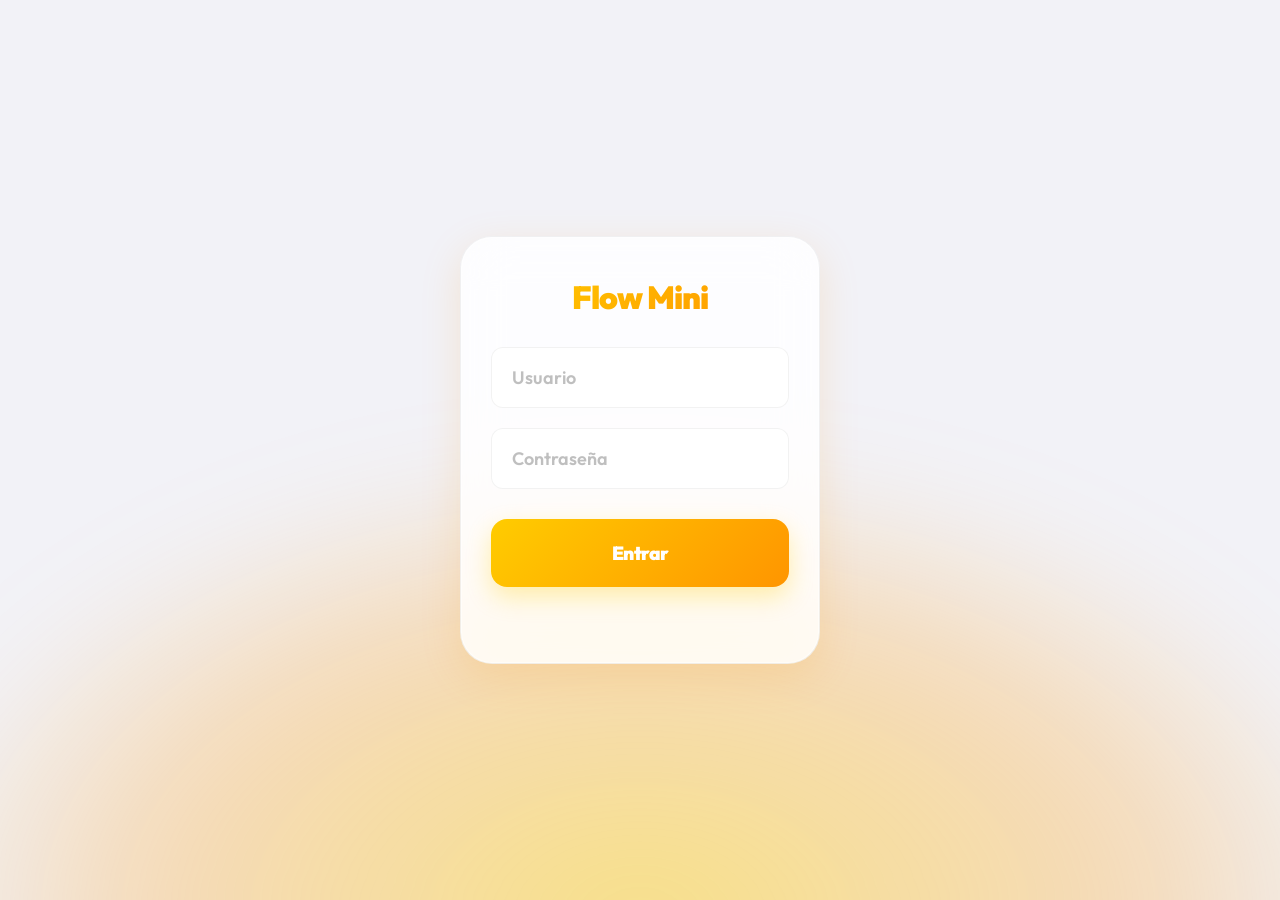
==== commit 1237a1aa: "Update index.html" ====
--- a/index.html
+++ b/index.html
@@ -10,6 +10,7 @@
             window.location.replace('logchapuzaprovisional.html');
         }
     </script>
+    
     <!-- Primero carga el CSS compartido, luego el específico -->
     <link rel="stylesheet" href="shared.css">
     <link rel="stylesheet" href="style.css">
@@ -55,6 +56,18 @@
     </svg>
     <span>Entrenamientos</span>
 </li>
+<!-- CERRAMOS SESION -->      <div style="height: 1px; background: var(--glass-border); margin: 20px 0;"></div>
+        
+        <li onclick="cerrarSesion()" style="display:flex; align-items:center; gap:10px; color: #FF3B30;">
+            <svg width="18" height="18" viewBox="0 0 24 24" fill="none" stroke="currentColor" stroke-width="2" stroke-linecap="round" stroke-linejoin="round">
+                <path d="M9 21H5a2 2 0 0 1-2-2V5a2 2 0 0 1 2-2h4"></path>
+                <polyline points="16 17 21 12 16 7"></polyline>
+                <line x1="21" y1="12" x2="9" y2="12"></line>
+            </svg> 
+            Cerrar sesión
+        </li>  
+        
+        
     </ul>
 </nav>
     <div id="overlay" class="overlay"></div>
@@ -91,3 +104,4 @@
     <script src="app.js"></script>
 </body>
 </html>
+
